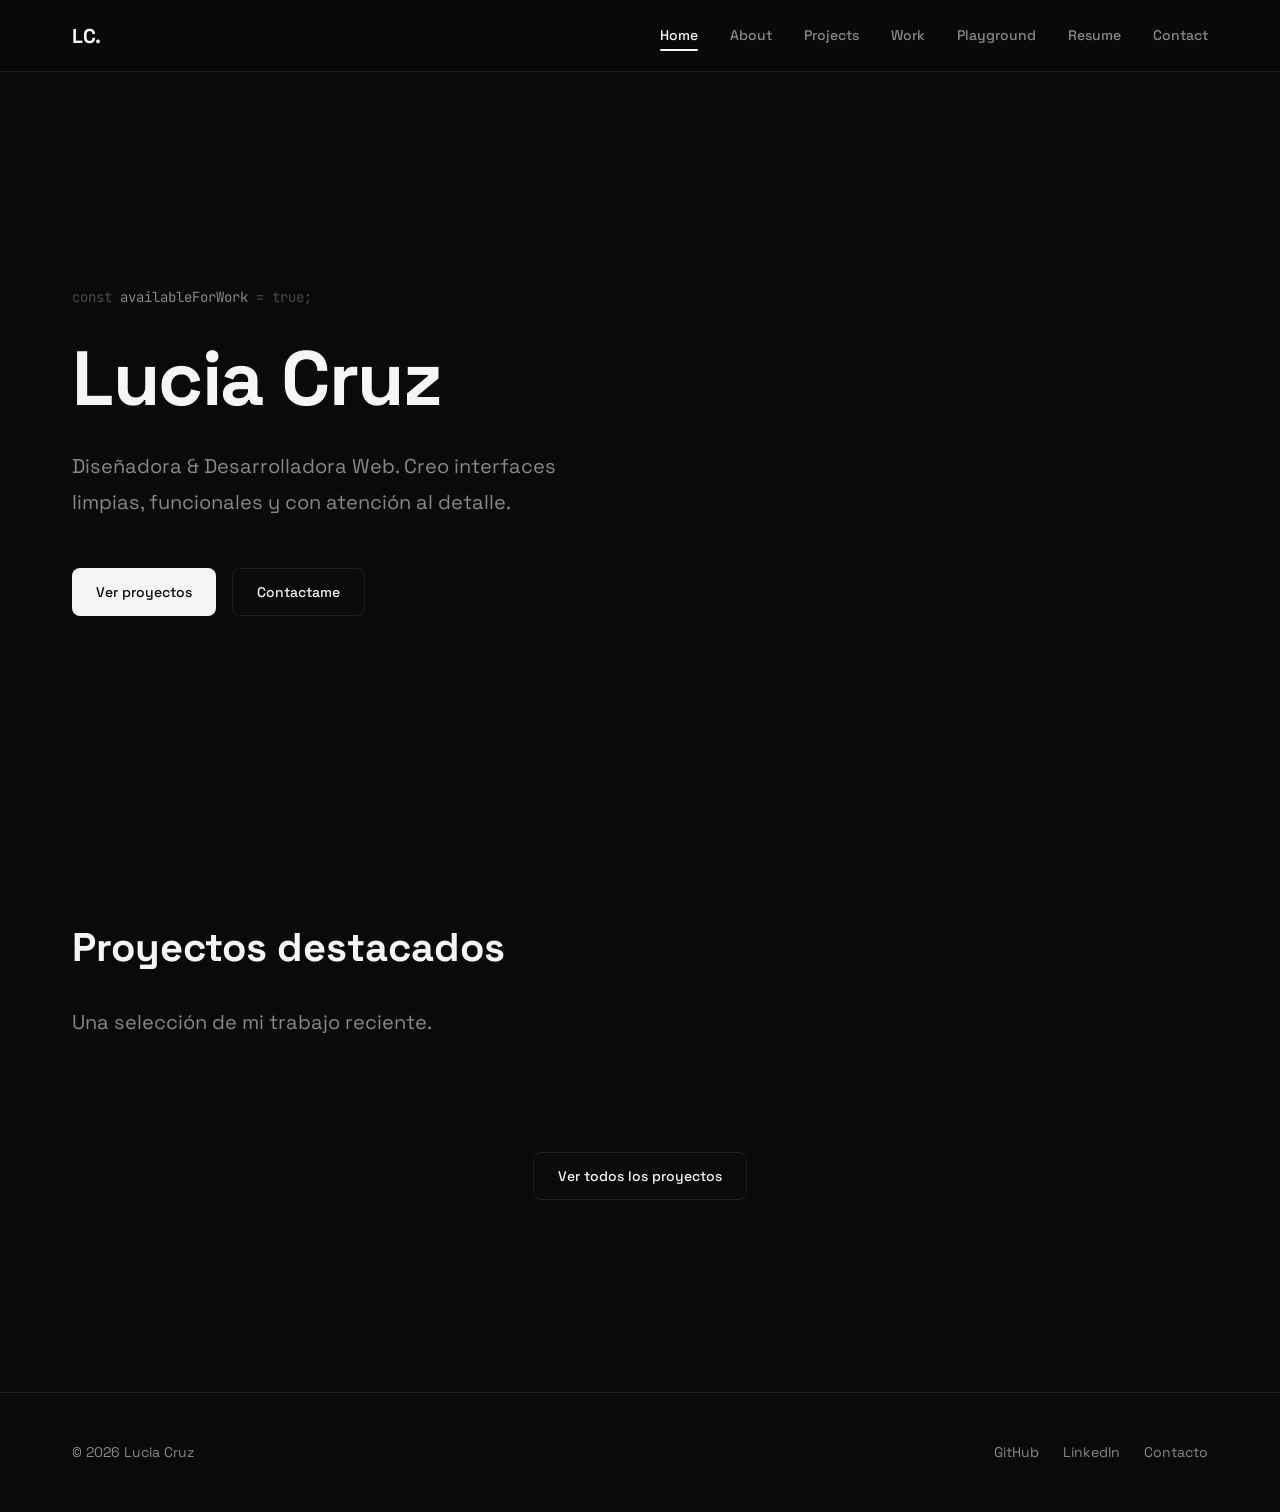
==== index.html @ 0481b239 "feat: initial portfolio structure with all pages and CSS" ====
<!DOCTYPE html>
<html lang="es">
<head>
  <meta charset="UTF-8">
  <meta name="viewport" content="width=device-width, initial-scale=1.0">
  <meta name="description" content="Portfolio de Lucia Cruz — Diseñadora & Desarrolladora Web">
  <meta property="og:title" content="Lucia Cruz — Portfolio">
  <meta property="og:description" content="Diseñadora & Desarrolladora Web">
  <meta property="og:type" content="website">
  <title>Lucia Cruz — Portfolio</title>
  <link rel="stylesheet" href="css/reset.css">
  <link rel="stylesheet" href="css/variables.css">
  <link rel="stylesheet" href="css/base.css">
  <link rel="stylesheet" href="css/layout.css">
  <link rel="stylesheet" href="css/components.css">
  <link rel="stylesheet" href="css/pages.css">
</head>
<body>

  <nav class="navbar" aria-label="Navegación principal">
    <div class="container">
      <div class="navbar-inner">
        <a href="index.html" class="nav-logo">LC.</a>
        <div class="nav-links">
          <a href="index.html" class="active">Home</a>
          <a href="about.html">About</a>
          <a href="projects.html">Projects</a>
          <a href="work.html">Work</a>
          <a href="playground.html">Playground</a>
          <a href="resume.html">Resume</a>
          <a href="contact.html">Contact</a>
        </div>
        <button class="hamburger" aria-label="Abrir menú" aria-expanded="false">
          <span></span>
          <span></span>
          <span></span>
        </button>
      </div>
    </div>
  </nav>

  <div class="mobile-menu" aria-hidden="true">
    <a href="index.html">Home</a>
    <a href="about.html">About</a>
    <a href="projects.html">Projects</a>
    <a href="work.html">Work</a>
    <a href="playground.html">Playground</a>
    <a href="resume.html">Resume</a>
    <a href="contact.html">Contact</a>
  </div>

  <section class="hero">
    <div class="container">
      <div class="hero-content">
        <span class="hero-label">availableForWork</span>
        <h1>Lucia Cruz</h1>
        <p>Diseñadora &amp; Desarrolladora Web. Creo interfaces limpias, funcionales y con atención al detalle.</p>
        <div class="hero-buttons">
          <a href="projects.html" class="btn btn-primary">Ver proyectos</a>
          <a href="contact.html" class="btn btn-outline">Contactame</a>
        </div>
      </div>
    </div>
  </section>

  <section class="page-section">
    <div class="container">
      <h2 class="section-title fade-in">Proyectos destacados</h2>
      <p class="section-subtitle fade-in">Una selección de mi trabajo reciente.</p>
      <div class="grid grid-3" id="featured-projects"></div>
      <div class="text-center" style="margin-top: var(--spacing-2xl);">
        <a href="projects.html" class="btn btn-outline fade-in">Ver todos los proyectos</a>
      </div>
    </div>
  </section>

  <footer class="footer">
    <div class="container">
      <div class="footer-inner">
        <span class="footer-text">&copy; 2026 Lucia Cruz</span>
        <div class="footer-links">
          <a href="https://github.com/viernesenvenus" target="_blank" rel="noopener">GitHub</a>
          <a href="https://linkedin.com" target="_blank" rel="noopener">LinkedIn</a>
          <a href="contact.html">Contacto</a>
        </div>
      </div>
    </div>
  </footer>

  <script src="js/main.js"></script>
  <script src="js/projects.js"></script>
</body>
</html>
---- css/variables.css ----
:root {
  --bg: #0a0a0a;
  --surface: #141414;
  --surface-hover: #1a1a1a;
  --border: #1e1e1e;
  --text: #f5f5f5;
  --text-dim: #888888;
  --accent: #e0e0e0;
  --accent-hover: #ffffff;
  --error: #ff4d4d;
  --success: #4dff91;

  --font-primary: 'Space Grotesk', sans-serif;
  --font-mono: 'JetBrains Mono', monospace;

  --fs-xs: 0.75rem;
  --fs-sm: 0.875rem;
  --fs-base: 1rem;
  --fs-md: 1.125rem;
  --fs-lg: 1.25rem;
  --fs-xl: 1.5rem;
  --fs-2xl: 2rem;
  --fs-3xl: 2.5rem;
  --fs-4xl: 3.5rem;
  --fs-hero: clamp(2.5rem, 6vw, 5rem);

  --fw-regular: 400;
  --fw-medium: 500;
  --fw-bold: 700;

  --leading-tight: 1.2;
  --leading-normal: 1.6;
  --leading-relaxed: 1.8;

  --spacing-xs: 0.25rem;
  --spacing-sm: 0.5rem;
  --spacing-md: 1rem;
  --spacing-lg: 1.5rem;
  --spacing-xl: 2rem;
  --spacing-2xl: 3rem;
  --spacing-3xl: 4rem;
  --spacing-4xl: 6rem;

  --radius-sm: 4px;
  --radius-md: 8px;
  --radius-lg: 12px;
  --radius-xl: 16px;
  --radius-full: 9999px;

  --shadow-sm: 0 1px 2px rgba(0, 0, 0, 0.3);
  --shadow-md: 0 4px 12px rgba(0, 0, 0, 0.4);
  --shadow-lg: 0 8px 24px rgba(0, 0, 0, 0.5);

  --transition-fast: 150ms ease;
  --transition-base: 250ms ease;
  --transition-slow: 400ms ease;

  --container-max: 1200px;
  --nav-height: 72px;
}
---- css/base.css ----
@import url('https://fonts.googleapis.com/css2?family=Space+Grotesk:wght@400;500;700&family=JetBrains+Mono:wght@400;500&display=swap');

body {
  font-family: var(--font-primary);
  font-size: var(--fs-base);
  font-weight: var(--fw-regular);
  line-height: var(--leading-normal);
  color: var(--text);
  background-color: var(--bg);
}

h1, h2, h3, h4, h5, h6 {
  font-weight: var(--fw-bold);
  line-height: var(--leading-tight);
  color: var(--text);
}

h1 { font-size: var(--fs-4xl); }
h2 { font-size: var(--fs-3xl); }
h3 { font-size: var(--fs-2xl); }
h4 { font-size: var(--fs-xl); }
h5 { font-size: var(--fs-lg); }
h6 { font-size: var(--fs-md); }

p {
  color: var(--text-dim);
  line-height: var(--leading-relaxed);
}

strong {
  font-weight: var(--fw-bold);
  color: var(--text);
}

code, pre {
  font-family: var(--font-mono);
}

a {
  transition: color var(--transition-fast);
}

a:hover {
  color: var(--accent);
}

::selection {
  background: var(--accent);
  color: var(--bg);
}

.page-section {
  padding: var(--spacing-4xl) 0;
}

.section-title {
  font-size: var(--fs-3xl);
  margin-bottom: var(--spacing-xl);
}

.section-subtitle {
  font-size: var(--fs-lg);
  color: var(--text-dim);
  margin-bottom: var(--spacing-3xl);
}

.fade-in {
  opacity: 0;
  transform: translateY(20px);
  transition: opacity 0.6s ease, transform 0.6s ease;
}

.fade-in.visible {
  opacity: 1;
  transform: translateY(0);
}
---- css/layout.css ----
.container {
  width: 100%;
  max-width: var(--container-max);
  margin: 0 auto;
  padding: 0 var(--spacing-xl);
}

.grid {
  display: grid;
  gap: var(--spacing-xl);
}

.grid-2 { grid-template-columns: repeat(2, 1fr); }
.grid-3 { grid-template-columns: repeat(3, 1fr); }
.grid-4 { grid-template-columns: repeat(4, 1fr); }

@media (max-width: 1024px) {
  .grid-4 { grid-template-columns: repeat(2, 1fr); }
  .grid-3 { grid-template-columns: repeat(2, 1fr); }
}

@media (max-width: 768px) {
  .container {
    padding: 0 var(--spacing-md);
  }

  .grid-2,
  .grid-3,
  .grid-4 {
    grid-template-columns: 1fr;
  }

  .page-section {
    padding: var(--spacing-3xl) 0;
  }

  h1 { font-size: var(--fs-3xl); }
  h2 { font-size: var(--fs-2xl); }
  h3 { font-size: var(--fs-xl); }
}

.flex {
  display: flex;
  align-items: center;
}

.flex-between {
  display: flex;
  align-items: center;
  justify-content: space-between;
}

.flex-center {
  display: flex;
  align-items: center;
  justify-content: center;
}

.flex-col {
  flex-direction: column;
}

.gap-sm { gap: var(--spacing-sm); }
.gap-md { gap: var(--spacing-md); }
.gap-lg { gap: var(--spacing-lg); }
.gap-xl { gap: var(--spacing-xl); }

.text-center { text-align: center; }

.visually-hidden {
  position: absolute;
  width: 1px;
  height: 1px;
  padding: 0;
  margin: -1px;
  overflow: hidden;
  clip: rect(0, 0, 0, 0);
  white-space: nowrap;
  border: 0;
}
---- css/components.css ----
.btn {
  display: inline-flex;
  align-items: center;
  justify-content: center;
  gap: var(--spacing-sm);
  padding: 0.75rem 1.5rem;
  font-size: var(--fs-sm);
  font-weight: var(--fw-medium);
  border-radius: var(--radius-md);
  transition: all var(--transition-base);
  white-space: nowrap;
}

.btn-primary {
  background: var(--text);
  color: var(--bg);
}

.btn-primary:hover {
  background: var(--accent-hover);
  transform: translateY(-1px);
  box-shadow: var(--shadow-md);
}

.btn-outline {
  border: 1px solid var(--border);
  color: var(--text);
  background: transparent;
}

.btn-outline:hover {
  border-color: var(--text);
  background: var(--surface);
}

.btn-sm {
  padding: 0.5rem 1rem;
  font-size: var(--fs-xs);
}

.card {
  background: var(--surface);
  border: 1px solid var(--border);
  border-radius: var(--radius-lg);
  overflow: hidden;
  transition: all var(--transition-base);
}

.card:hover {
  border-color: var(--text-dim);
  transform: translateY(-4px);
  box-shadow: var(--shadow-lg);
}

.card-image {
  width: 100%;
  aspect-ratio: 16 / 10;
  object-fit: cover;
  background: var(--border);
}

.card-body {
  padding: var(--spacing-lg);
}

.card-title {
  font-size: var(--fs-lg);
  font-weight: var(--fw-bold);
  margin-bottom: var(--spacing-sm);
}

.card-desc {
  font-size: var(--fs-sm);
  color: var(--text-dim);
  margin-bottom: var(--spacing-md);
}

.tag-list {
  display: flex;
  flex-wrap: wrap;
  gap: var(--spacing-sm);
}

.tag {
  display: inline-block;
  padding: 0.25rem 0.75rem;
  font-size: var(--fs-xs);
  color: var(--text-dim);
  background: var(--bg);
  border: 1px solid var(--border);
  border-radius: var(--radius-full);
}

.navbar {
  position: fixed;
  top: 0;
  left: 0;
  right: 0;
  height: var(--nav-height);
  background: rgba(10, 10, 10, 0.85);
  backdrop-filter: blur(12px);
  -webkit-backdrop-filter: blur(12px);
  border-bottom: 1px solid var(--border);
  z-index: 100;
}

.navbar .container {
  height: 100%;
}

.navbar-inner {
  height: 100%;
  display: flex;
  align-items: center;
  justify-content: space-between;
}

.nav-logo {
  font-size: var(--fs-lg);
  font-weight: var(--fw-bold);
  letter-spacing: -0.5px;
}

.nav-links {
  display: flex;
  align-items: center;
  gap: var(--spacing-xl);
}

.nav-links a {
  font-size: var(--fs-sm);
  font-weight: var(--fw-medium);
  color: var(--text-dim);
  transition: color var(--transition-fast);
  position: relative;
}

.nav-links a:hover,
.nav-links a.active {
  color: var(--text);
}

.nav-links a.active::after {
  content: '';
  position: absolute;
  bottom: -4px;
  left: 0;
  right: 0;
  height: 2px;
  background: var(--text);
  border-radius: var(--radius-full);
}

.hamburger {
  display: none;
  flex-direction: column;
  gap: 5px;
  width: 24px;
  padding: 4px 0;
}

.hamburger span {
  display: block;
  width: 100%;
  height: 2px;
  background: var(--text);
  border-radius: var(--radius-full);
  transition: all var(--transition-base);
}

.hamburger.active span:nth-child(1) {
  transform: rotate(45deg) translate(5px, 5px);
}

.hamburger.active span:nth-child(2) {
  opacity: 0;
}

.hamburger.active span:nth-child(3) {
  transform: rotate(-45deg) translate(5px, -5px);
}

.mobile-menu {
  display: none;
  position: fixed;
  top: var(--nav-height);
  left: 0;
  right: 0;
  bottom: 0;
  background: var(--bg);
  padding: var(--spacing-2xl);
  z-index: 99;
}

.mobile-menu.open {
  display: flex;
  flex-direction: column;
  gap: var(--spacing-lg);
}

.mobile-menu a {
  font-size: var(--fs-xl);
  font-weight: var(--fw-bold);
  color: var(--text-dim);
  transition: color var(--transition-fast);
}

.mobile-menu a:hover {
  color: var(--text);
}

@media (max-width: 768px) {
  .nav-links {
    display: none;
  }

  .hamburger {
    display: flex;
  }
}

.footer {
  border-top: 1px solid var(--border);
  padding: var(--spacing-2xl) 0;
  margin-top: var(--spacing-4xl);
}

.footer-inner {
  display: flex;
  align-items: center;
  justify-content: space-between;
}

.footer-text {
  font-size: var(--fs-sm);
  color: var(--text-dim);
}

.footer-links {
  display: flex;
  gap: var(--spacing-lg);
}

.footer-links a {
  font-size: var(--fs-sm);
  color: var(--text-dim);
  transition: color var(--transition-fast);
}

.footer-links a:hover {
  color: var(--text);
}

@media (max-width: 768px) {
  .footer-inner {
    flex-direction: column;
    gap: var(--spacing-md);
    text-align: center;
  }
}
---- css/pages.css ----
.hero {
  min-height: calc(100vh - var(--nav-height));
  display: flex;
  align-items: center;
  padding-top: var(--nav-height);
}

.hero-content {
  max-width: 700px;
}

.hero-label {
  display: inline-block;
  font-size: var(--fs-sm);
  font-family: var(--font-mono);
  color: var(--text-dim);
  margin-bottom: var(--spacing-lg);
}

.hero-label::before {
  content: 'const ';
  color: var(--text-dim);
  opacity: 0.5;
}

.hero-label::after {
  content: ' = true;';
  color: var(--text-dim);
  opacity: 0.5;
}

.hero h1 {
  font-size: var(--fs-hero);
  font-weight: var(--fw-bold);
  line-height: var(--leading-tight);
  margin-bottom: var(--spacing-lg);
  letter-spacing: -1.5px;
}

.hero p {
  font-size: var(--fs-lg);
  color: var(--text-dim);
  margin-bottom: var(--spacing-2xl);
  max-width: 500px;
}

.hero-buttons {
  display: flex;
  gap: var(--spacing-md);
}

/* About */
.about-content {
  display: grid;
  grid-template-columns: 1fr 1fr;
  gap: var(--spacing-4xl);
  align-items: start;
}

.about-image {
  width: 100%;
  aspect-ratio: 3 / 4;
  object-fit: cover;
  border-radius: var(--radius-lg);
  border: 1px solid var(--border);
  background: var(--surface);
}

.about-text p {
  margin-bottom: var(--spacing-lg);
}

.stack-list {
  display: flex;
  flex-wrap: wrap;
  gap: var(--spacing-md);
  margin-top: var(--spacing-lg);
}

.stack-item {
  display: flex;
  align-items: center;
  gap: var(--spacing-sm);
  padding: var(--spacing-sm) var(--spacing-md);
  background: var(--surface);
  border: 1px solid var(--border);
  border-radius: var(--radius-md);
  font-size: var(--fs-sm);
}

.stack-item img {
  width: 20px;
  height: 20px;
}

/* Projects */
.filter-bar {
  display: flex;
  gap: var(--spacing-md);
  margin-bottom: var(--spacing-2xl);
  flex-wrap: wrap;
}

.filter-btn {
  padding: 0.5rem 1.25rem;
  font-size: var(--fs-sm);
  font-weight: var(--fw-medium);
  color: var(--text-dim);
  border: 1px solid var(--border);
  border-radius: var(--radius-full);
  transition: all var(--transition-base);
}

.filter-btn:hover {
  border-color: var(--text-dim);
  color: var(--text);
}

.filter-btn.active {
  background: var(--text);
  color: var(--bg);
  border-color: var(--text);
}

/* Project Detail */
.project-hero {
  padding-top: calc(var(--nav-height) + var(--spacing-3xl));
}

.project-meta {
  display: flex;
  gap: var(--spacing-lg);
  margin: var(--spacing-lg) 0;
  flex-wrap: wrap;
}

.project-meta-item {
  display: flex;
  align-items: center;
  gap: var(--spacing-sm);
  font-size: var(--fs-sm);
  color: var(--text-dim);
}

.project-meta-item strong {
  color: var(--text);
}

.project-gallery {
  display: grid;
  gap: var(--spacing-md);
  margin: var(--spacing-3xl) 0;
}

.project-gallery img {
  width: 100%;
  border-radius: var(--radius-lg);
  border: 1px solid var(--border);
}

.project-links {
  display: flex;
  gap: var(--spacing-md);
  margin-top: var(--spacing-2xl);
}

/* Work Timeline */
.timeline {
  position: relative;
  padding-left: var(--spacing-2xl);
}

.timeline::before {
  content: '';
  position: absolute;
  left: 0;
  top: 0;
  bottom: 0;
  width: 1px;
  background: var(--border);
}

.timeline-item {
  position: relative;
  padding-bottom: var(--spacing-3xl);
}

.timeline-item::before {
  content: '';
  position: absolute;
  left: calc(-1 * var(--spacing-2xl) - 4px);
  top: 6px;
  width: 9px;
  height: 9px;
  border-radius: 50%;
  background: var(--text);
  border: 2px solid var(--bg);
}

.timeline-date {
  font-size: var(--fs-sm);
  font-family: var(--font-mono);
  color: var(--text-dim);
  margin-bottom: var(--spacing-sm);
}

.timeline-title {
  font-size: var(--fs-lg);
  font-weight: var(--fw-bold);
  margin-bottom: var(--spacing-xs);
}

.timeline-company {
  font-size: var(--fs-sm);
  color: var(--text-dim);
  margin-bottom: var(--spacing-md);
}

.timeline-desc {
  font-size: var(--fs-sm);
  color: var(--text-dim);
  line-height: var(--leading-relaxed);
}

/* Playground */
.playground-card .card-image {
  aspect-ratio: 16 / 9;
}

.playground-card .card-links {
  display: flex;
  gap: var(--spacing-sm);
  margin-top: var(--spacing-md);
}

/* Resume */
.resume-content {
  display: grid;
  grid-template-columns: 2fr 1fr;
  gap: var(--spacing-3xl);
  align-items: start;
}

.resume-preview {
  background: var(--surface);
  border: 1px solid var(--border);
  border-radius: var(--radius-lg);
  padding: var(--spacing-2xl);
}

.resume-preview h3 {
  margin-bottom: var(--spacing-lg);
}

.resume-sidebar {
  display: flex;
  flex-direction: column;
  gap: var(--spacing-lg);
}

.resume-download {
  display: flex;
  flex-direction: column;
  align-items: center;
  gap: var(--spacing-md);
  padding: var(--spacing-2xl);
  background: var(--surface);
  border: 1px solid var(--border);
  border-radius: var(--radius-lg);
  text-align: center;
}

.resume-download p {
  font-size: var(--fs-sm);
  color: var(--text-dim);
}

/* Contact */
.contact-layout {
  display: grid;
  grid-template-columns: 1fr 1fr;
  gap: var(--spacing-4xl);
}

.form-group {
  margin-bottom: var(--spacing-lg);
}

.form-label {
  display: block;
  font-size: var(--fs-sm);
  font-weight: var(--fw-medium);
  margin-bottom: var(--spacing-sm);
  color: var(--text);
}

.form-input,
.form-textarea {
  width: 100%;
  padding: 0.75rem 1rem;
  font-size: var(--fs-base);
  background: var(--surface);
  border: 1px solid var(--border);
  border-radius: var(--radius-md);
  color: var(--text);
  transition: border-color var(--transition-fast);
}

.form-input:focus,
.form-textarea:focus {
  outline: none;
  border-color: var(--text-dim);
}

.form-input.error,
.form-textarea.error {
  border-color: var(--error);
}

.form-error {
  font-size: var(--fs-xs);
  color: var(--error);
  margin-top: var(--spacing-xs);
  display: none;
}

.form-error.visible {
  display: block;
}

.form-textarea {
  min-height: 160px;
  resize: vertical;
}

.contact-links {
  display: flex;
  flex-direction: column;
  gap: var(--spacing-lg);
}

.contact-link {
  display: flex;
  align-items: center;
  gap: var(--spacing-md);
  padding: var(--spacing-lg);
  background: var(--surface);
  border: 1px solid var(--border);
  border-radius: var(--radius-lg);
  transition: all var(--transition-base);
}

.contact-link:hover {
  border-color: var(--text-dim);
  transform: translateX(4px);
}

.contact-link-icon {
  font-size: var(--fs-xl);
}

.contact-link-text {
  font-size: var(--fs-sm);
  color: var(--text-dim);
}

.contact-link-label {
  font-weight: var(--fw-medium);
  color: var(--text);
}

/* 404 */
.page-404 {
  min-height: calc(100vh - var(--nav-height));
  display: flex;
  align-items: center;
  justify-content: center;
  text-align: center;
  padding-top: var(--nav-height);
}

.page-404 h1 {
  font-size: clamp(6rem, 15vw, 12rem);
  font-weight: var(--fw-bold);
  line-height: 1;
  color: var(--border);
  margin-bottom: var(--spacing-lg);
}

.page-404 p {
  font-size: var(--fs-lg);
  color: var(--text-dim);
  margin-bottom: var(--spacing-2xl);
}

@media (max-width: 768px) {
  .about-content {
    grid-template-columns: 1fr;
  }

  .resume-content {
    grid-template-columns: 1fr;
  }

  .contact-layout {
    grid-template-columns: 1fr;
  }

  .hero-buttons {
    flex-direction: column;
  }

  .hero-buttons .btn {
    text-align: center;
  }
}
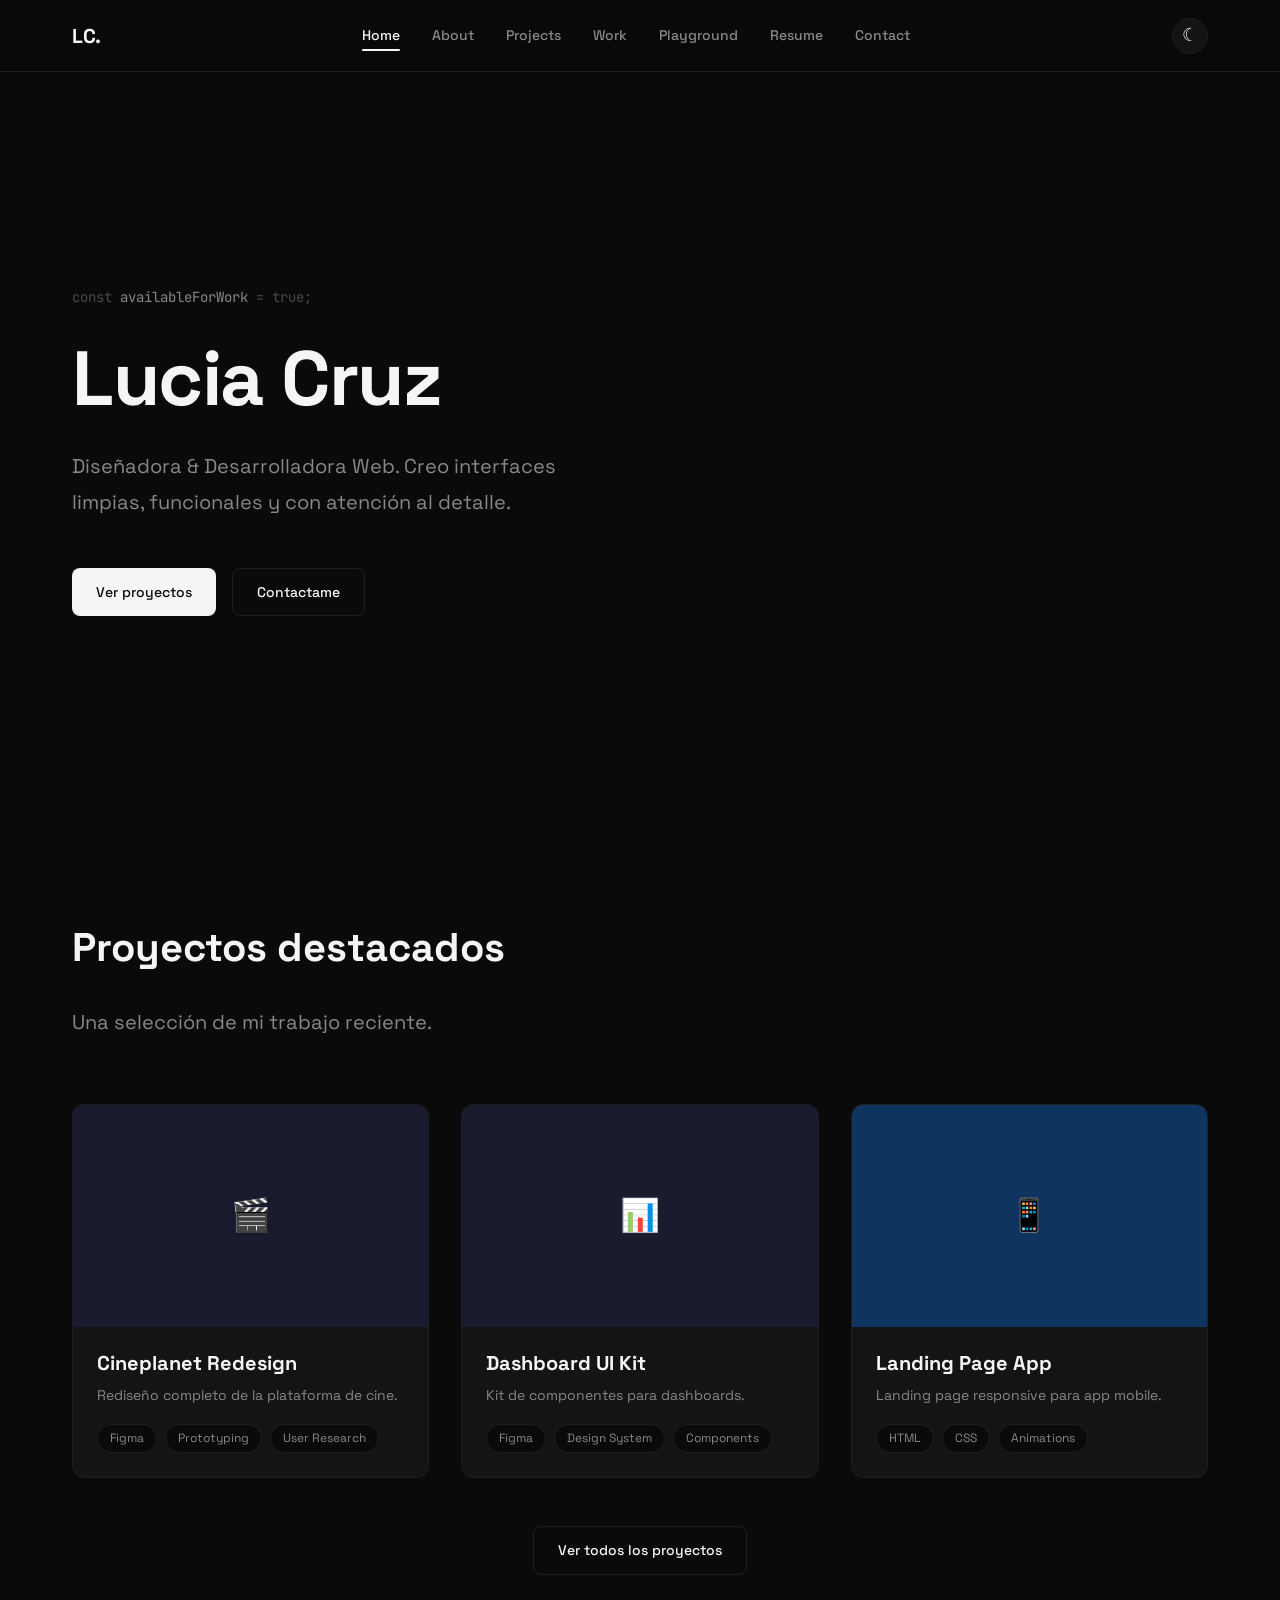
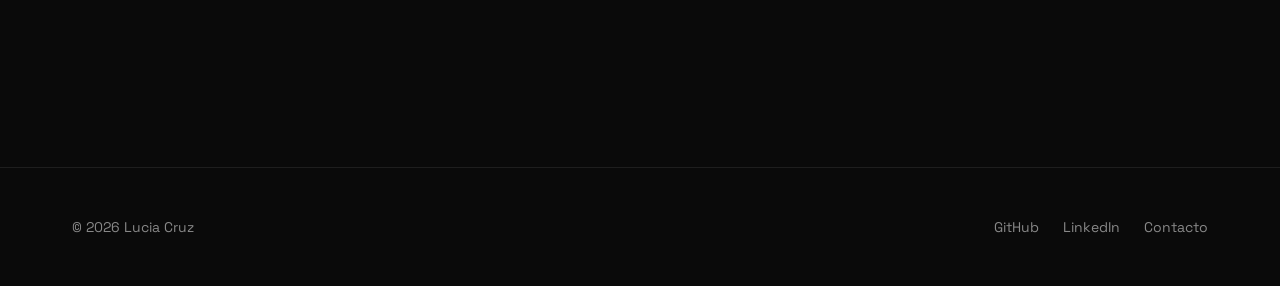
==== commit aa8ca6eb: "feat: add dark/light mode toggle with localStorage persistence" ====
--- a/index.html
+++ b/index.html
@@ -30,6 +30,7 @@
           <a href="resume.html">Resume</a>
           <a href="contact.html">Contact</a>
         </div>
+        <button class="theme-toggle" aria-label="Cambiar tema">☾</button>
         <button class="hamburger" aria-label="Abrir menú" aria-expanded="false">
           <span></span>
           <span></span>
--- a/css/variables.css
+++ b/css/variables.css
@@ -58,3 +58,20 @@
   --container-max: 1200px;
   --nav-height: 72px;
 }
+
+[data-theme="light"] {
+  --bg: #f5f5f5;
+  --surface: #ffffff;
+  --surface-hover: #ebebeb;
+  --border: #e0e0e0;
+  --text: #0a0a0a;
+  --text-dim: #555555;
+  --accent: #333333;
+  --accent-hover: #000000;
+  --error: #cc0000;
+  --success: #00994d;
+
+  --shadow-sm: 0 1px 2px rgba(0, 0, 0, 0.08);
+  --shadow-md: 0 4px 12px rgba(0, 0, 0, 0.1);
+  --shadow-lg: 0 8px 24px rgba(0, 0, 0, 0.12);
+}
--- a/css/components.css
+++ b/css/components.css
@@ -89,6 +89,27 @@
   background: var(--bg);
   border: 1px solid var(--border);
   border-radius: var(--radius-full);
+}
+
+.theme-toggle {
+  display: flex;
+  align-items: center;
+  justify-content: center;
+  width: 36px;
+  height: 36px;
+  border-radius: var(--radius-full);
+  border: 1px solid var(--border);
+  background: var(--surface);
+  color: var(--text);
+  font-size: 1.1rem;
+  transition: all var(--transition-base);
+  cursor: pointer;
+  flex-shrink: 0;
+}
+
+.theme-toggle:hover {
+  border-color: var(--text-dim);
+  background: var(--surface-hover);
 }
 
 .navbar {
@@ -104,6 +125,14 @@
   z-index: 100;
 }
 
+[data-theme="light"] .navbar {
+  background: rgba(245, 245, 245, 0.85);
+}
+
+[data-theme="light"] .mobile-menu {
+  background: var(--bg);
+}
+
 .navbar .container {
   height: 100%;
 }
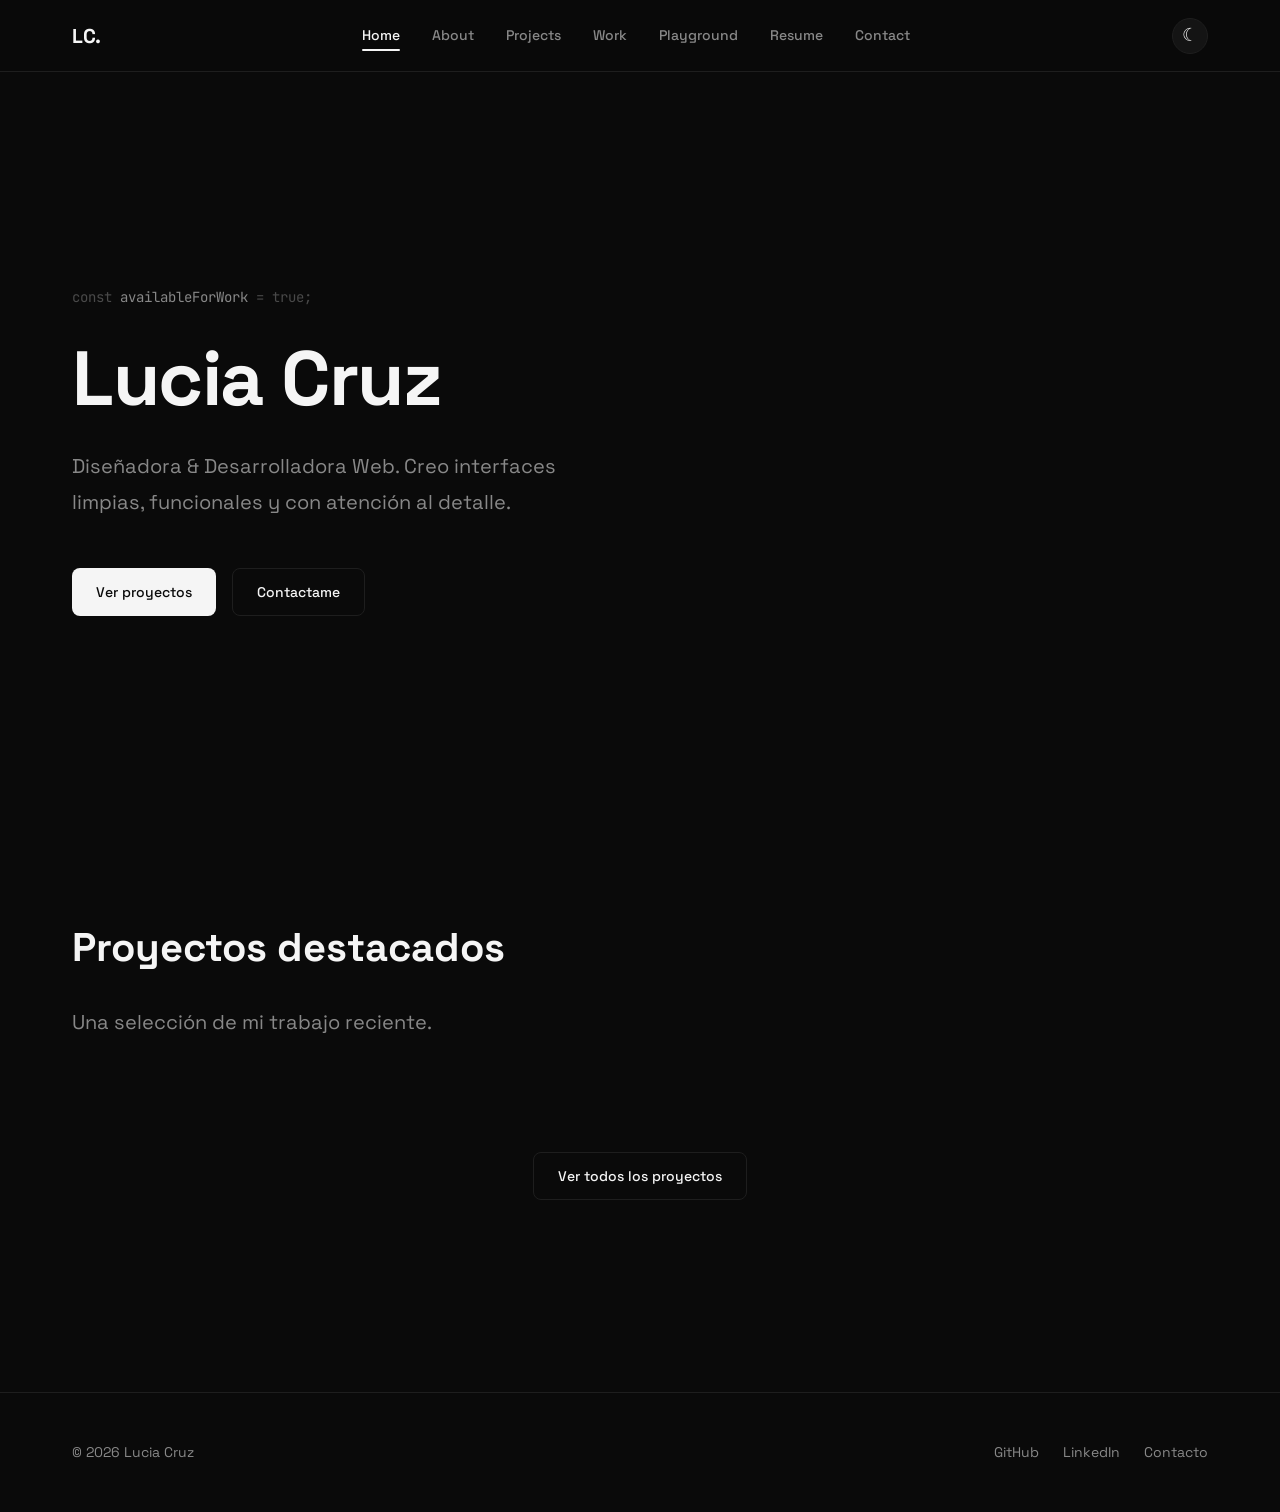
==== commit 8e498da0: "fix: theme flash on page change and duplicate initFadeIn" ====
--- a/index.html
+++ b/index.html
@@ -8,6 +8,12 @@
   <meta property="og:description" content="Diseñadora & Desarrolladora Web">
   <meta property="og:type" content="website">
   <title>Lucia Cruz — Portfolio</title>
+  <script>
+    (function() {
+      var t = localStorage.getItem('theme');
+      if (t === 'light') document.documentElement.setAttribute('data-theme', 'light');
+    })();
+  </script>
   <link rel="stylesheet" href="css/reset.css">
   <link rel="stylesheet" href="css/variables.css">
   <link rel="stylesheet" href="css/base.css">
